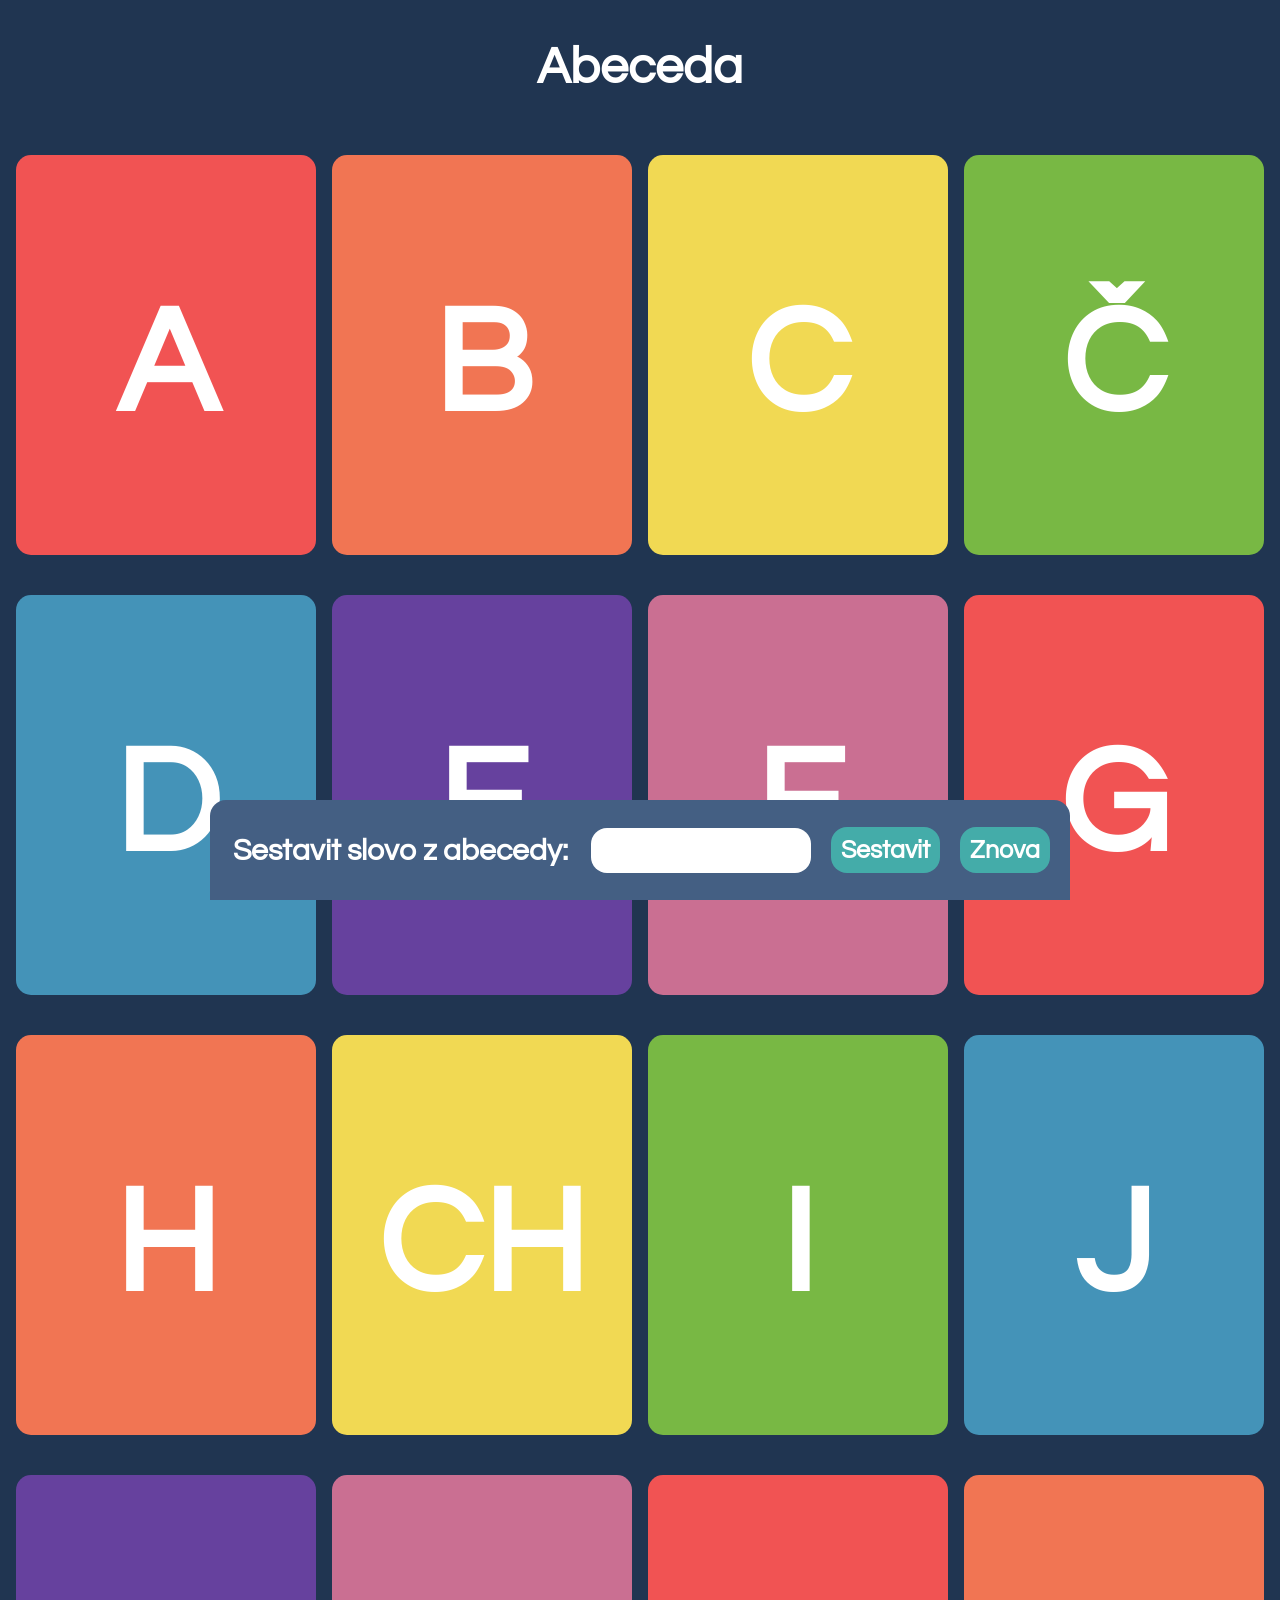
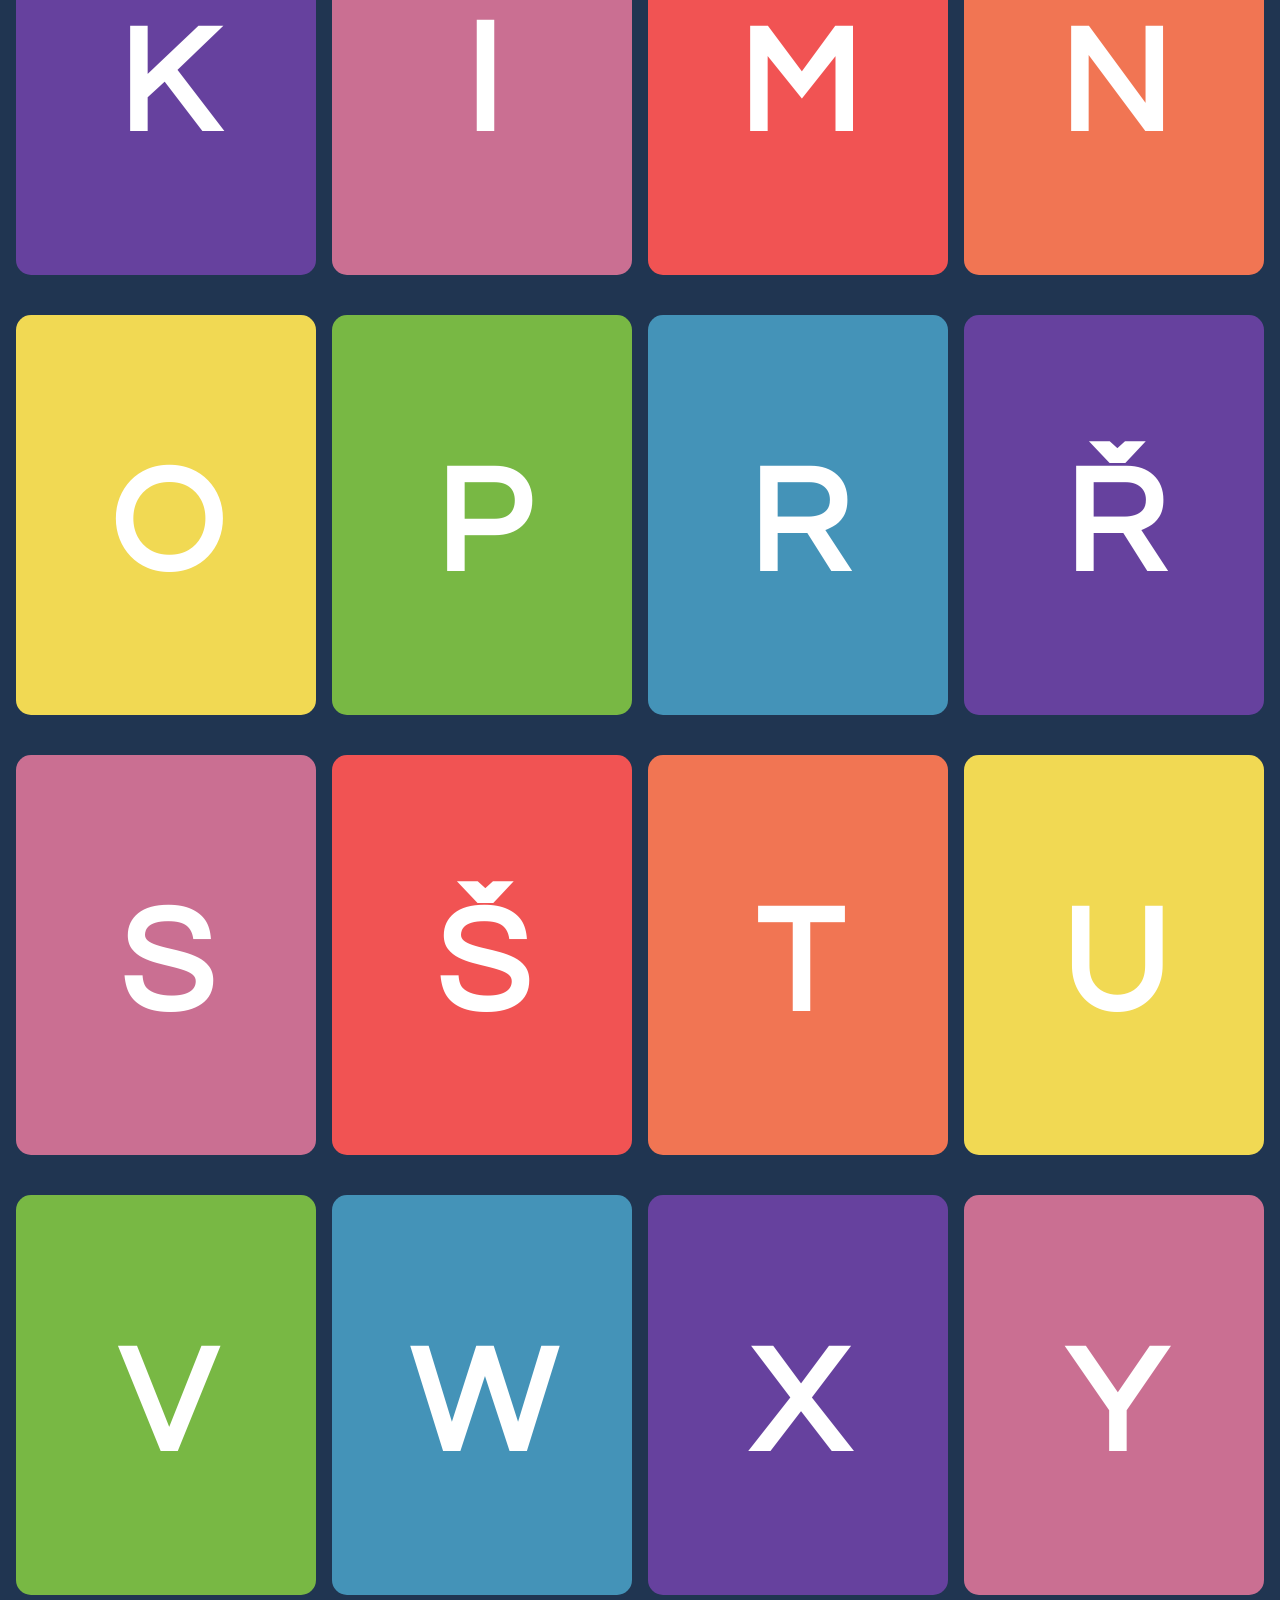
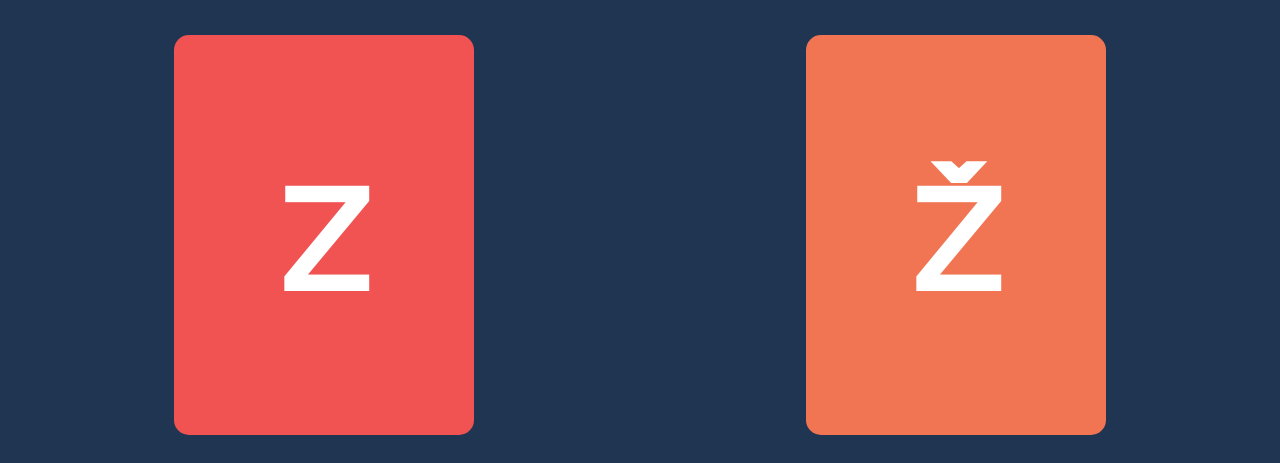
==== alphabet.html @ 1641f4bd "Add files via upload" ====
<!doctype html>
<html lang="en">
  <head>
    <title>Alphabet</title>

    <!-- Required meta tags -->
    <meta charset="utf-8">
    <meta name="viewport" content="width=device-width, initial-scale=1, shrink-to-fit=no">
    <meta http-equiv="X-UA-Compatible" content="IE=edge, chrome=1">

    <link href='https://fonts.googleapis.com/css?family=Questrial|Open Sans' rel='stylesheet'> 
    <link href='alphabet.css' rel='stylesheet'>
    <script defer src="alphabet.js"></script>

</head>
<body id='body'>
    <div id='cover' onclick='unshow()'>
    </div>

    <h2>Abeceda</h2>

    <div class='bar'>

        <h3>Sestavit slovo z abecedy:</h3>


        <form id='form' >
            <input type="text" id="name_input" name="name" action='/alphabet.js'  >

            <input type="button" value="Sestavit" class='submit-btn' onclick="start()">
            <input type="button" value="Znova" class='restart-btn' onclick = "restart()">
            
        </form>
   


    </div>

    <div id='alphabet'>

        <div  class='letter-container' data-id='a_letter' id='a_letter'>
         
            <h1 class = 'big-letter' data-id='a_letter'>A</h1>
            <h3 class = 'description text-block' data-id='a_letter'>Abeceda</h3>
 
        </div >
    
        <div class='letter-container' id='b_letter' data-id='b_letter'>
    
            <h1 class = 'big-letter' data-id='b_letter'>B</h1>            
                <h3 class = 'description text-block' data-id='b_letter'>Babička</h3>

        </div>
    
        <div class='letter-container' id='c_letter' data-id='c_letter'>

            <h1 class = 'big-letter'  data-id='c_letter'>C</h1>
            <h3 class = 'description text-block'  data-id='c_letter' >Celnice</h3>
    
        </div>

        <div class='letter-container' id='c_soft_letter' data-id='c_soft_letter'>

    
            <h1 class = 'big-letter'  data-id='c_soft_letter'>Č</h1>
            <h3 class = 'description text-block'  data-id='c_soft_letter' >Či Či</h3>
    
        </div>
    
        <div class='letter-container' id='d_letter'  data-id='d_letter'>
    
            <h1 class = 'big-letter' data-id='d_letter'>D</h1>
            <h3 class = 'description text-block' data-id='d_letter'>Dům</h3>

        </div>
    
        <div class='letter-container' id='e_letter' data-id='e_letter'>
    
            <h1 class = 'big-letter' data-id='e_letter'>E</h1>
            <h3 class = 'description text-block' data-id='e_letter'>Echo</h3>

        </div>

        <div class='letter-container' id='f_letter' data-id='f_letter'>
    
            <h1 class = 'big-letter' data-id='f_letter'>F</h1>
            <h3 class = 'description text-block' data-id='f_letter'>Fiasko</h3>

        </div>

        <div class='letter-container' id='g_letter' data-id='g_letter'>
    
            <h1 class = 'big-letter' data-id='g_letter'>G</h1>   
            <h3 class = 'description text-block' data-id='g_letter'>Galoše</h3>

        </div>

        <div class='letter-container' id='h_letter' data-id='h_letter'>
    
            <h1 class = 'big-letter' data-id='h_letter'>H</h1>
            <h3 class = 'description text-block' data-id='h_letter'>Háj</h3>
  
        </div>

        <div class='letter-container' id='ch_letter' data-id='ch_letter'>
    
            <h1 class = 'big-letter' data-id='ch_letter'>CH</h1>
            <h3 class = 'description text-block' data-id='ch_letter'>Chorvatsko</h3>
  
        </div>

        <div class='letter-container' id='i_letter' data-id='i_letter'>
    
            <h1 class = 'big-letter' data-id='i_letter'>I</h1>
            <h3 class = 'description text-block' data-id='i_letter'>Iniciála</h3>
  
        </div>

        <div class='letter-container' id='j_letter' data-id='j_letter'>
    
            <h1 class = 'big-letter' data-id='j_letter'>J</h1>
            <h3 class = 'description text-block' data-id='j_letter'>Jablko</h3>
  
        </div>

        <div class='letter-container' id='k_letter' data-id='k_letter'>
    
            <h1 class = 'big-letter' data-id='k_letter'>K</h1>
            <h3 class = 'description text-block' data-id='k_letter'>Kaše</h3>
  
        </div>

        <div class='letter-container' id='l_letter' data-id='l_letter'>
    
            <h1 class = 'big-letter' data-id='l_letter'>l</h1>
            <h3 class = 'description text-block' data-id='l_letter'>Líbánky</h3>
  
        </div>

        <div class='letter-container' id='m_letter' data-id='m_letter'>
    
            <h1 class = 'big-letter' data-id='m_letter'>M</h1>
            <h3 class = 'description text-block' data-id='m_letter'>Most</h3>
  
        </div>

        <div class='letter-container' id='n_letter' data-id='n_letter'>
    
            <h1 class = 'big-letter' data-id='n_letter'>N</h1>
            <h3 class = 'description text-block' data-id='n_letter'>Nákaza</h3>
  
        </div>

        <!-- <div class='letter-container' id='n_soft_letter' data-id='n_soft_letter'>
    
            <h1 class = 'big-letter' data-id='n_soft_letter'>Ň</h1>
            <h3 class = 'description text-block' data-id='n_soft_letter'>Description</h3>
  
        </div> -->

        <div class='letter-container' id='o_letter' data-id='o_letter'>
    
            <h1 class = 'big-letter' data-id='o_letter'>O</h1>
            <h3 class = 'description text-block' data-id='o_letter'>Opice</h3>
  
        </div>

        <div class='letter-container' id='p_letter' data-id='p_letter'>
    
            <h1 class = 'big-letter' data-id='p_letter'>P</h1>
            <h3 class = 'description text-block' data-id='p_letter'>Park</h3>
  
        </div>

        <!-- <div class='letter-container' id='q_letter' data-id='q_letter'>
    
            <h1 class = 'big-letter' data-id='q_letter'>Q</h1>
            <h3 class = 'description text-block' data-id='q_letter'>Description</h3>
  
        </div> -->

        <div class='letter-container' id='r_letter' data-id='r_letter'>
    
            <h1 class = 'big-letter' data-id='r_letter'>R</h1>
            <h3 class = 'description text-block' data-id='r_letter'>Radost</h3>
  
        </div>

        <div class='letter-container' id='r_soft_letter' data-id='r_soft_letter'>
    
            <h1 class = 'big-letter' data-id='r_soft_letter'>Ř</h1>
            <h3 class = 'description text-block' data-id='r_soft_letter'>Řeka</h3>
  
        </div>

        <div class='letter-container' id='s_letter' data-id='s_letter'>
    
            <h1 class = 'big-letter' data-id='s_letter'>S</h1>
            <h3 class = 'description text-block' data-id='s_letter'>Seno</h3>
  
        </div>

        <div class='letter-container' id='s_soft_letter' data-id='s_soft_letter'>
    
            <h1 class = 'big-letter' data-id='s_soft_letter'>Š</h1>
            <h3 class = 'description text-block' data-id='s_soft_letter'>Šablona</h3>
  
        </div>

        <div class='letter-container' id='t_letter' data-id='t_letter'>
    
            <h1 class = 'big-letter' data-id='t_letter'>T</h1>
            <h3 class = 'description text-block' data-id='t_letter'>Tábor</h3>
  
        </div>

        <!-- <div class='letter-container' id='t_soft_letter' data-id='t_soft_letter'>
    
            <h1 class = 'big-letter' data-id='t_soft_letter'>Ť</h1>
            <h3 class = 'description text-block' data-id='t_soft_letter'>Description</h3>
  
        </div> -->

       
<!-- 
        <div class='letter-container' id='d_soft_letter' data-id='d_soft_letter'>
    
            <h1 class = 'big-letter' data-id='d_soft_letter'>Ď</h1>
            <h3 class = 'description text-block' data-id='d_soft_letter'>Description</h3>
  
        </div> -->

        <div class='letter-container' id='u_letter' data-id='u_letter'>
    
            <h1 class = 'big-letter' data-id='u_letter'>U</h1>
            <h3 class = 'description text-block' data-id='u_letter'>Úprava</h3>
  
        </div>

        <div class='letter-container' id='v_letter' data-id='v_letter'>
    
            <h1 class = 'big-letter' data-id='v_letter'>V</h1>
            <h3 class = 'description text-block' data-id='v_letter'>Vrstva</h3>
  
        </div>

        <div class='letter-container' id='w_letter' data-id='w_letter'>
    
            <h1 class = 'big-letter' data-id='w_letter'>W</h1>
            <h3 class = 'description text-block' data-id='w_letter'>Waltz</h3>
  
        </div>

        <div class='letter-container' id='x_letter' data-id='x_letter'>
    
            <h1 class = 'big-letter' data-id='x_letter'>X</h1>
            <h3 class = 'description text-block' data-id='x_letter'>Xylofon</h3>
  
        </div>

        <div class='letter-container' id='y_letter' data-id='y_letter'>
    
            <h1 class = 'big-letter' data-id='y_letter'>Y</h1>
            <h3 class = 'description text-block' data-id='y_letter'>Ypsilon</h3>
  
        </div>


        <div class='letter-container' id='z_letter' data-id='z_letter'>
    
            <h1 class = 'big-letter' data-id='z_letter'>Z</h1>
            <h3 class = 'description text-block' data-id='z_letter'>Zebra</h3>
  
        </div>

        

        <div class='letter-container' id='z_soft_letter' data-id='z_soft_letter'>
    
            <h1 class = 'big-letter' data-id='z_soft_letter'>Ž</h1>
            <h3 class = 'description text-block' data-id='z_soft_letter'>Žába</h3>
  
        </div>

    </div>

    

</body>

</html>
---- alphabet.css ----
#cover {
    z-index: 950;
    display: none;
    position: fixed;
    padding:0;
    margin:0;

    top:0;
    left:0;

    width: 100%;
    height: 100%;
    

    display: none;
    justify-content: center;
    align-items: center;
    
    text-align: center;
}



#cover h3 {

    font-size: 3vw;
    
    text-align: center;
    margin: 0 30px;

    max-width: 800px;
    position: relative;

   
}

#cover img {
    max-width: 400px;
    min-width: 100px;
 
    

}

body {
    font-family: 'Questrial';
    background-color: rgb(32, 53, 81);
    color: white;
    text-align: center;
}

.bar {
    position:fixed;

    left: 50%;
    bottom:0;
    transform: translate(-50%, -0%);

    z-index: 900;
    display: flex;
    justify-content: center;
    align-items: center;
    height: 100px;

    min-width: 860px;
    
    background-color: rgb(68, 95, 131);

    padding: 0 0px;
    border-radius: 16px 16px 0 0;


}

.bar h3 {
    min-width: 340px;
    margin:0;
}

#form {
    display: flex;
    justify-content: center;
    align-items: center;
    flex-wrap: nowrap;
    
}

.submit-btn, .restart-btn {
    font-size: 25px;
    font-family: 'Questrial';
    font-weight: bold;
    background-color: rgb(68, 172, 169);
    color: white;
    border: none;
    outline: none;
    border-radius: 16px;
    padding:10px;
    margin-left: 20px;

    transition: 0.3s;
  
  }
  
.submit-btn:hover, .restart-btn:hover {

background-color: rgb(81, 193, 189);
border: none;

}

#name_input {
    font-size: 30px;
    font-family: 'Questrial';
    outline: none;
    border:none;
    background-image:none;
    background-color: white;
    width: 200px;
    border-radius: 16px;
    padding: 7px 10px;

  
    
    -webkit-box-shadow: none;
    -moz-box-shadow: none;
    box-shadow: none;  

    margin-left: 20px;
    
  
  }


h1 {
    font-size: 150px;
}

h2 {

    font-size: 50px;

}
h3 {
    font-size: 30px;
}

.hide {
    display: none;
}

#alphabet {
    display: flex;
    justify-content: start;
    flex-wrap: wrap;
}


.big-letter {
    margin-top: 120px;
    display: block;
}



.letter-container {
    color:white;

    height:400px;
    width: 300px;

    background-color: #F17553;
    border-radius: 15px;

    margin-top: 20px;
    margin-bottom: 20px;
    margin-left: auto;
    margin-right: auto;

    transition: 0.3s;

    display: flex;
    align-items: center;
    justify-content: center;


}

.cover_help {
    position: absolute;
    z-index: 901;
    height:400px;
    width: 300px;
    background-color: #ff0040;
    opacity: 50%;
}

.text-block {
    display: none;

}

.letter-container:hover {
    background: #D8D8D8!important

}

.letter-container:hover .big-letter {
    display: none;

}

.letter-container:hover .text-block {

    display: block;

}


.more-text {
    color: white;
    font-size: 20px;
}









#a_letter {

}

#b_letter {

}

#c_letter {

}
#c_soft_letter {

}
#d_letter {

}
#d_soft_letter {

}
#e_letter {

}

#f_letter {

}

#g_letter {

}

#h_letter {

}

#ch_letter {

}

#i_letter {

}

#j_letter {

}

#k_letter {

}

#l_letter {

}

#m_letter {

}

#n_letter {

}

#n_soft_letter {

}

#o_letter {

}

#p_letter {

}

#q_letter {

}

#r_letter {

}

#r_soft_letter {

}
#s_letter {

}
#s_soft_letter {

}

#t_letter {

}
#t_soft_letter {

}

#u_letter {

}

#v_letter {

}

#w_letter {

}

#x_letter {

}

#y_letter {

}

#z_letter {

}

#z_soft_letter {

}
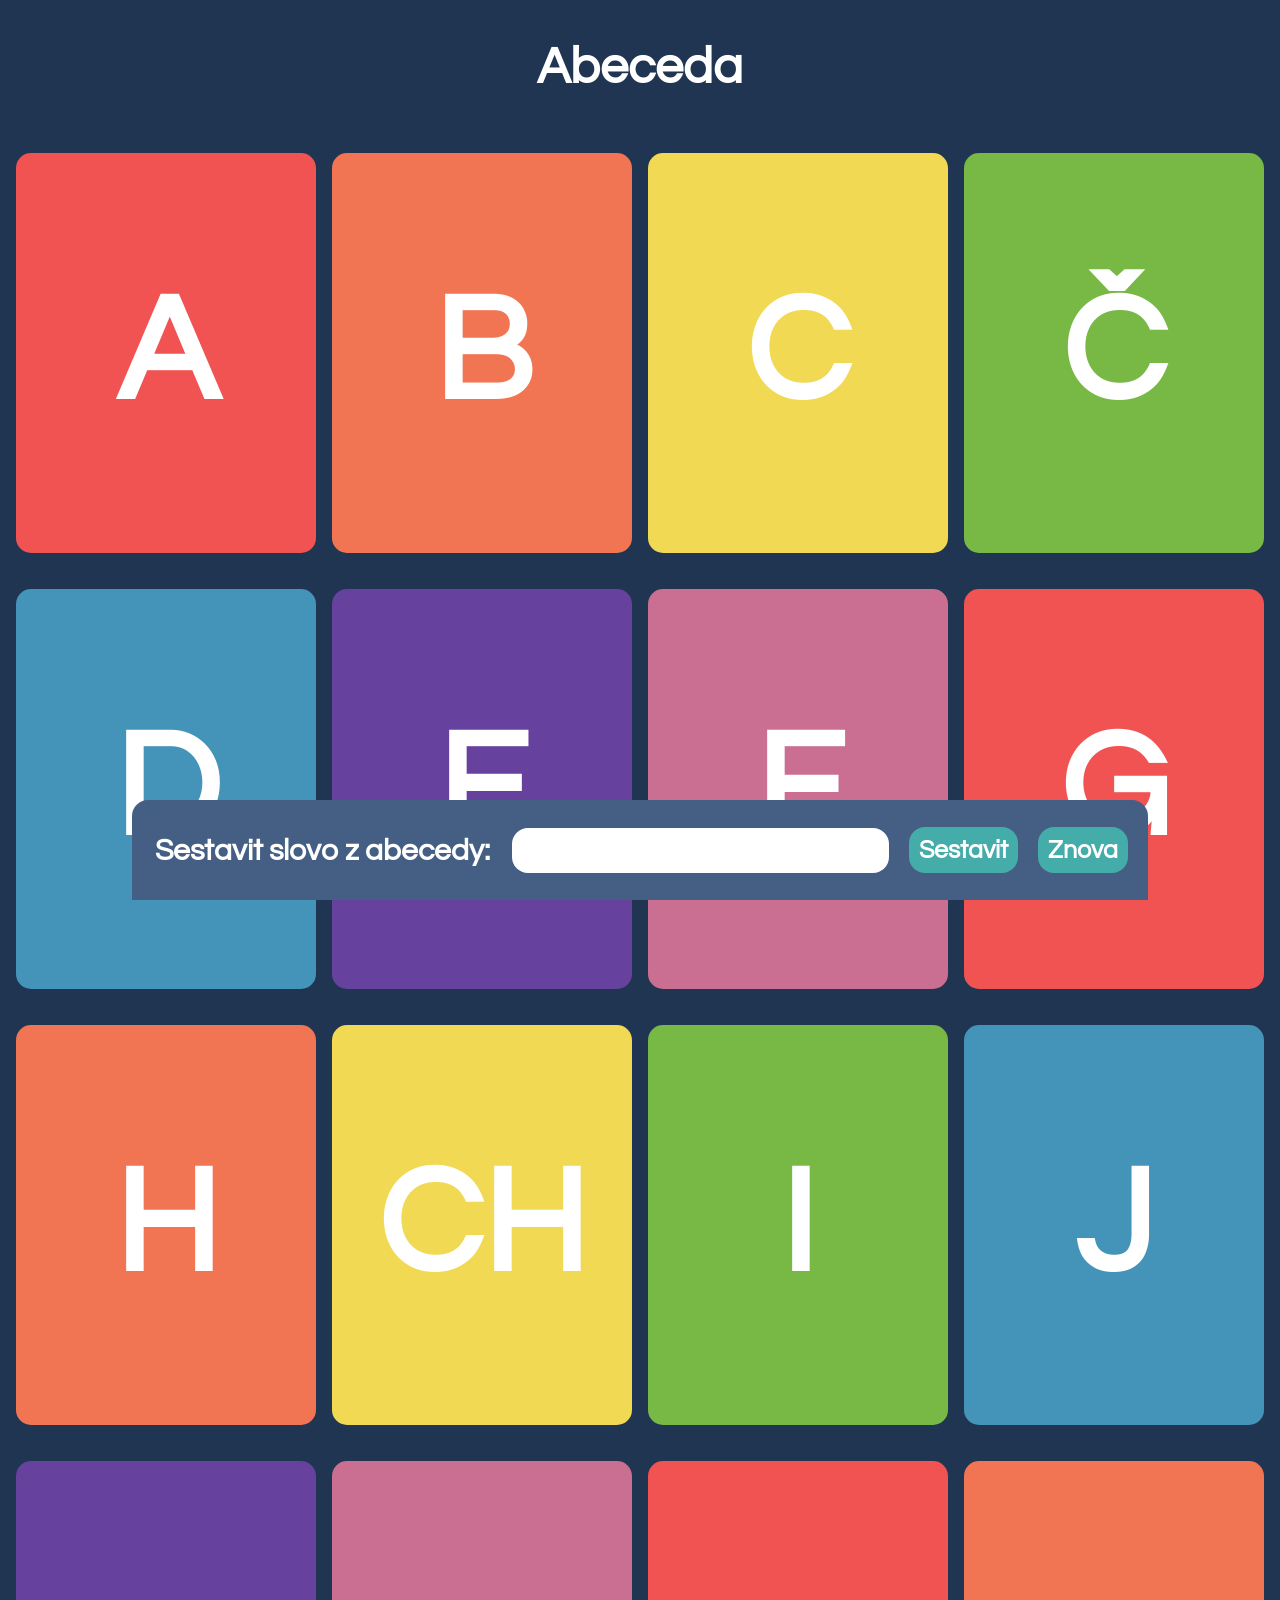
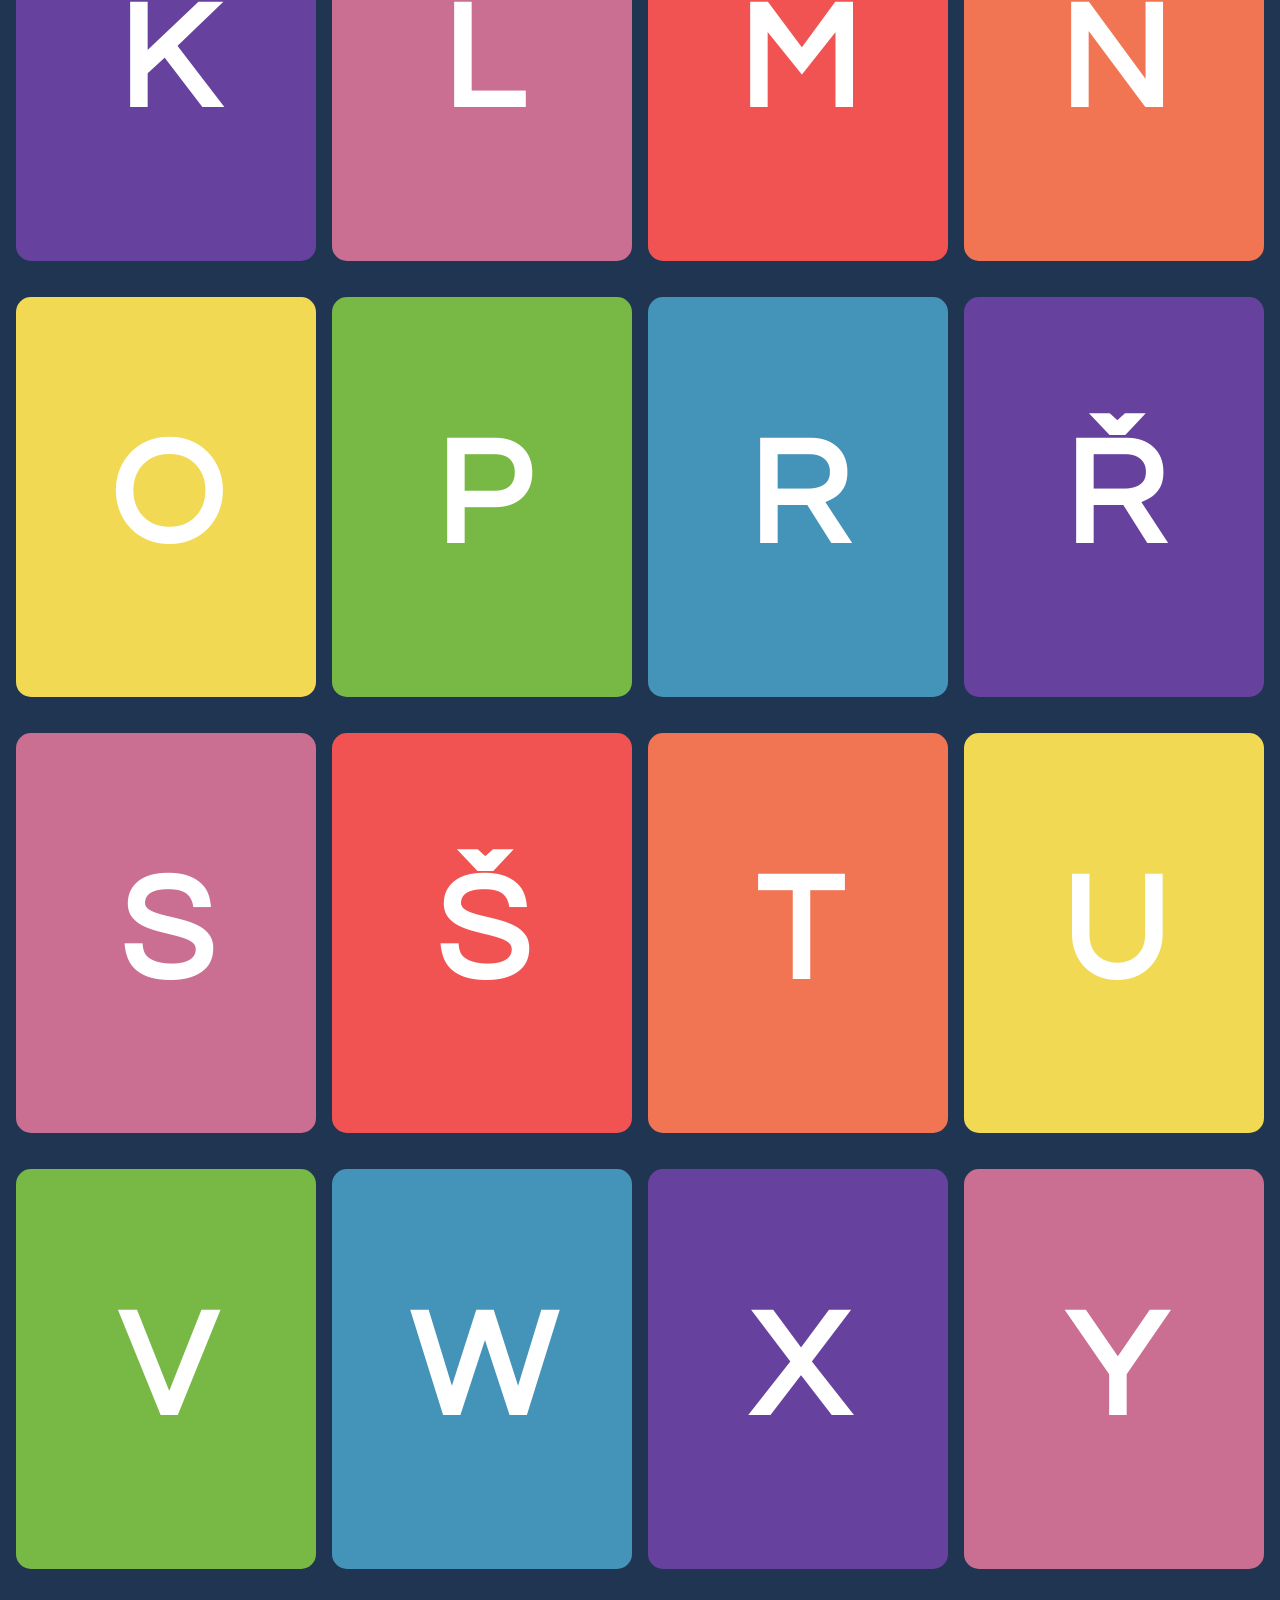
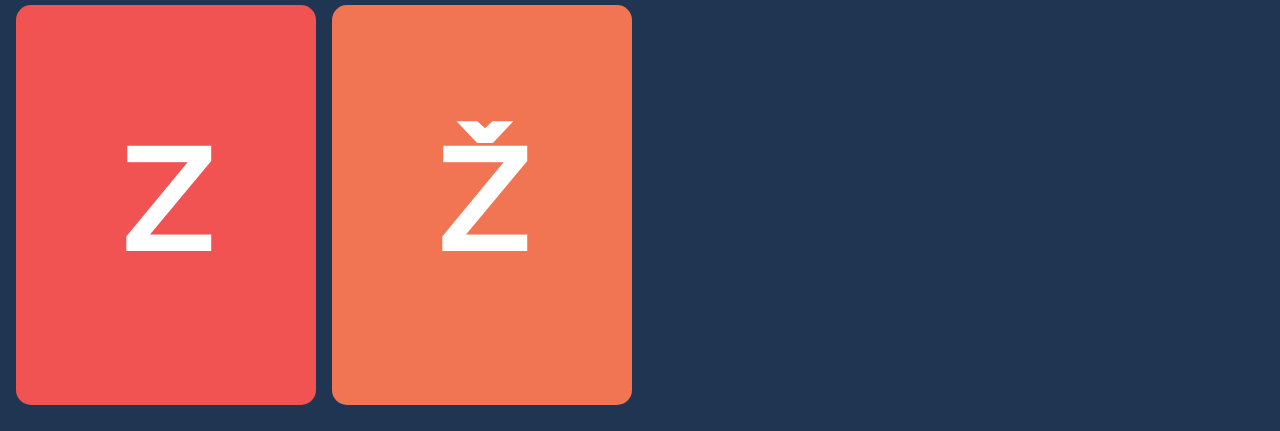
==== commit a92cca07: "Add files via upload" ====
--- a/alphabet.html
+++ b/alphabet.html
@@ -132,7 +132,7 @@
 
         <div class='letter-container' id='l_letter' data-id='l_letter'>
     
-            <h1 class = 'big-letter' data-id='l_letter'>l</h1>
+            <h1 class = 'big-letter' data-id='l_letter'>L</h1>
             <h3 class = 'description text-block' data-id='l_letter'>Líbánky</h3>
   
         </div>
--- a/alphabet.css
+++ b/alphabet.css
@@ -66,7 +66,7 @@
     
     background-color: rgb(68, 95, 131);
 
-    padding: 0 0px;
+    padding: 0 20px;
     border-radius: 16px 16px 0 0;
 
 
@@ -75,6 +75,7 @@
 .bar h3 {
     min-width: 340px;
     margin:0;
+    transition: 0.3s;
 }
 
 #form {
@@ -115,7 +116,8 @@
     border:none;
     background-image:none;
     background-color: white;
-    width: 200px;
+    /* max-width: 200px; */
+
     border-radius: 16px;
     padding: 7px 10px;
 
@@ -126,6 +128,7 @@
     box-shadow: none;  
 
     margin-left: 20px;
+    transition: 0.3s;
     
   
   }
@@ -143,6 +146,8 @@
 h3 {
     font-size: 30px;
 }
+
+
 
 .hide {
     display: none;
@@ -154,27 +159,42 @@
     flex-wrap: wrap;
 }
 
+#alphabet::after {
+    content: "";
+    flex-basis: calc(50%);
+    /* background: lightcoral; */
+   
+}
 
 .big-letter {
-    margin-top: 120px;
-    display: block;
-}
-
-
+
+}
+
+
+:root {
+
+}
 
 .letter-container {
     color:white;
 
-    height:400px;
+    height: 400px;
     width: 300px;
 
     background-color: #F17553;
     border-radius: 15px;
-
-    margin-top: 20px;
+    
+    margin: 2vh auto;
+
+    
+    /* margin: 2vh 20px+auto; */
+    
+    
+    /* margin: var(--letter-container-margin); */
+    /* margin-top: 20px;
     margin-bottom: 20px;
     margin-left: auto;
-    margin-right: auto;
+    margin-right: auto; */
 
     transition: 0.3s;
 
@@ -222,7 +242,102 @@
 }
 
 
-
+@media screen and (min-width: 100px) and (max-width: 1000px) {
+
+
+    .bar {
+        position:fixed;
+    
+        left: 50%;
+        bottom:0;
+        transform: translate(-50%, -0%);
+    
+        z-index: 900;
+        display: block;
+        /* display: flex;
+        justify-content: center;
+        align-items: center; */
+        height: 80px;
+        min-width: 270px;
+        max-width: 900px;
+        
+        background-color: rgb(68, 95, 131);
+    
+        padding: 10px 0px;
+        border-radius: 16px 16px 0 0;
+    
+    
+    }
+
+    .bar h3 {
+        /* display: block; */
+        font-size: 20px;
+        min-width: auto;
+        margin:0;
+    }
+
+    #name_input {
+        font-size: 30px;
+        font-family: 'Questrial';
+        outline: none;
+        border:none;
+        background-image:none;
+        background-color: white;
+
+        width: 100px;
+        /* max-width: 200px; */
+
+        border-radius: 16px;
+        padding: 7px 10px;
+
+        margin-top: 0;
+        margin-left: 0px;
+    
+      
+        
+        -webkit-box-shadow: none;
+        -moz-box-shadow: none;
+        box-shadow: none;  
+    
+      
+        transition: 0.3s;
+        
+      
+      }
+    
+    #form {
+        margin: 10px 10px;
+        display: flex;
+        justify-content: center;
+        align-items: center;
+        flex-wrap: nowrap;
+        
+    }
+
+    .letter-container {
+        height:200px;
+        width: 150px;
+        transition: 0.3s;
+
+    }
+
+    h1 {
+        font-size: 100px;
+    }
+    
+    .submit-btn, .restart-btn {
+        font-size: 20px;
+       
+        padding:5px;
+        margin-left: 10px;
+    
+        transition: 0.3s;
+      
+      }
+  
+  
+
+}
 
 
 
